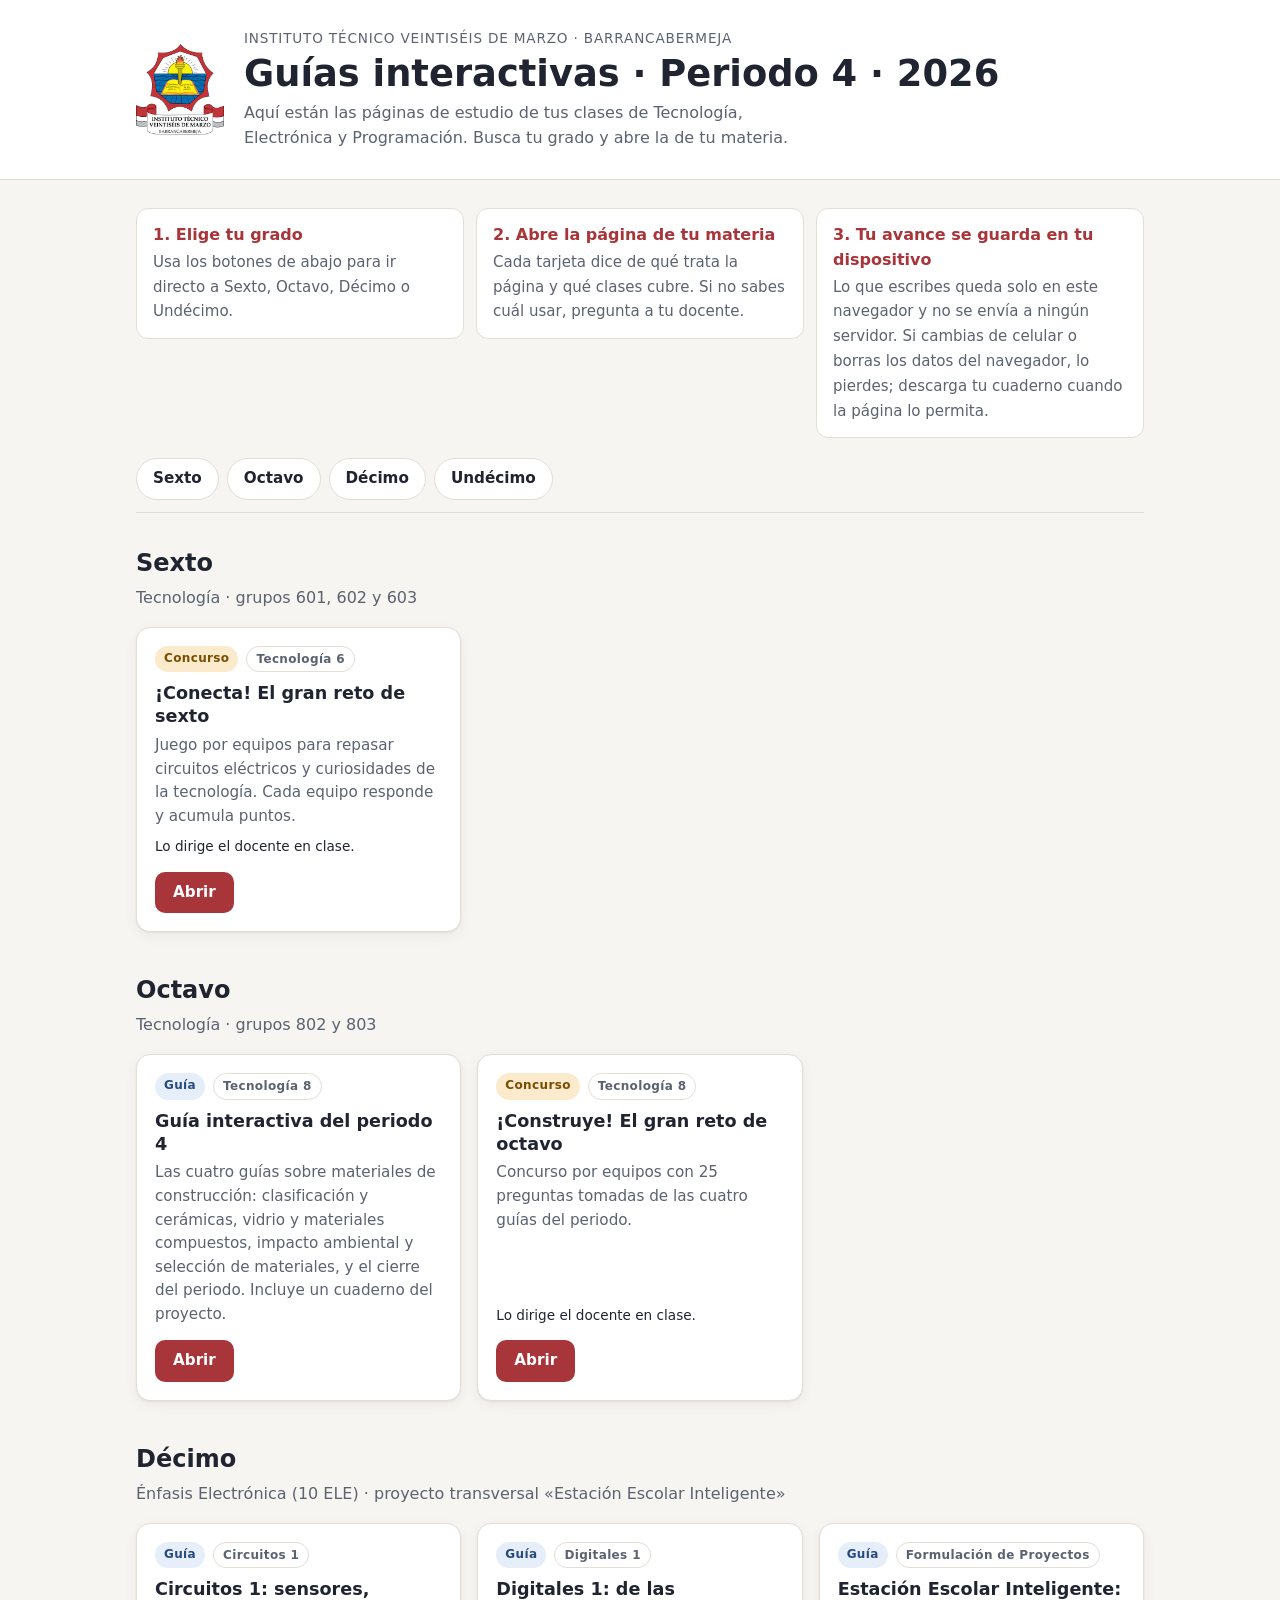
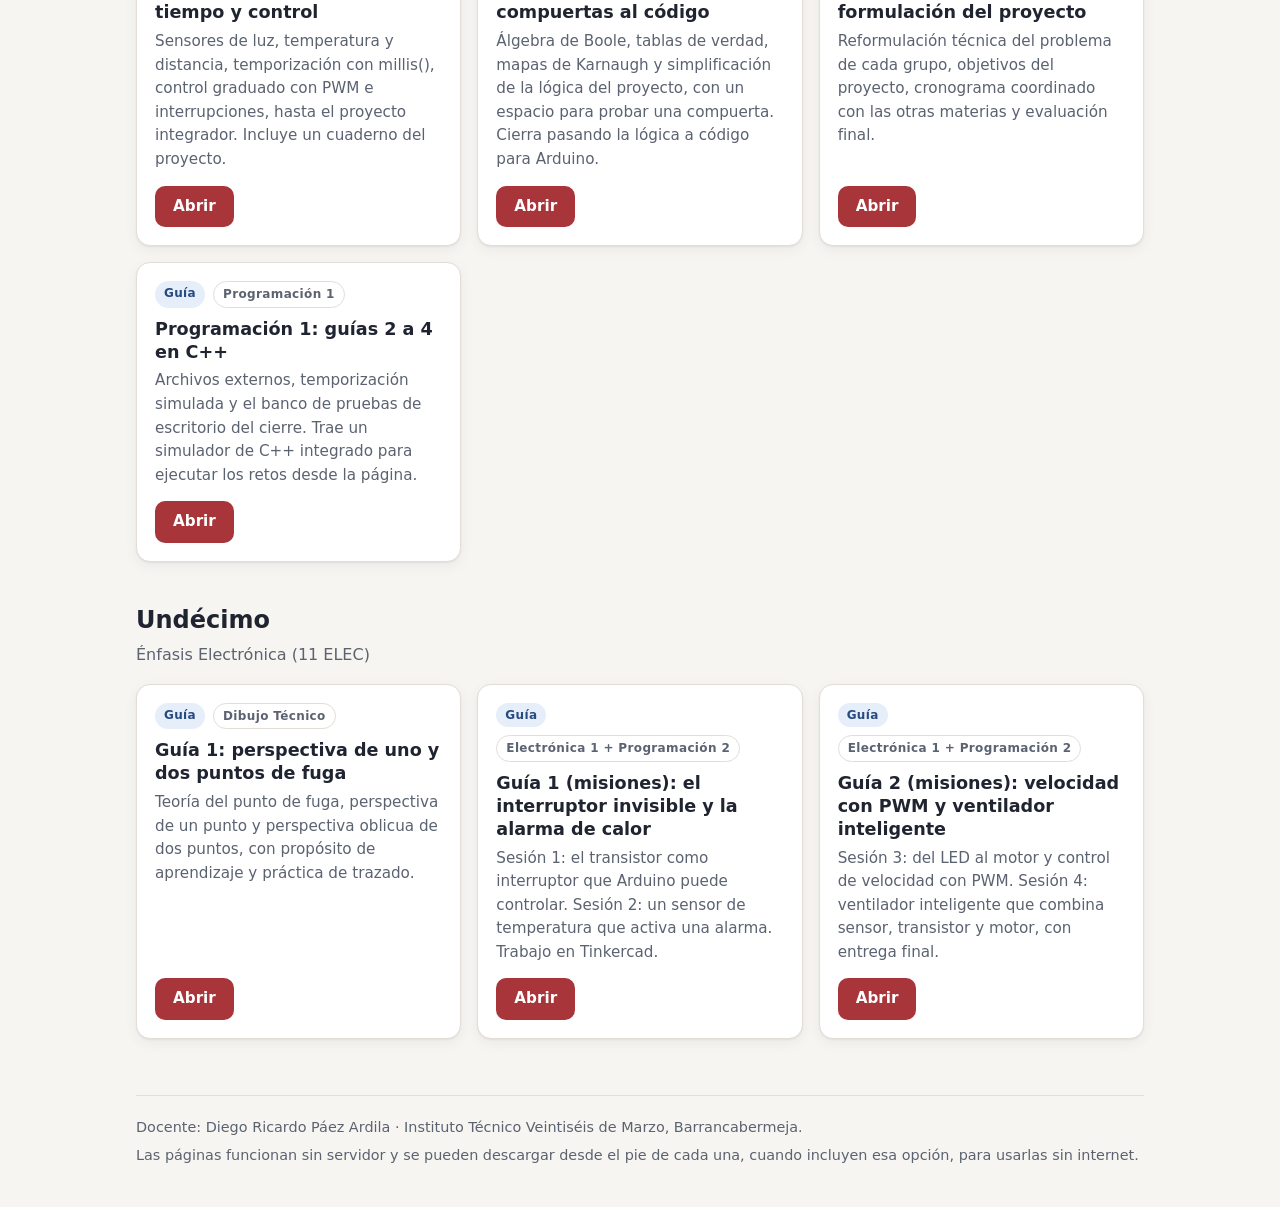
==== index.html @ a42127b8 "Guías interactivas del Periodo 4 2026" ====
<!doctype html>
<html lang="es">
<head>
<meta charset="utf-8">
<meta name="viewport" content="width=device-width, initial-scale=1">
<title>Guías interactivas · Periodo 4</title>
<meta name="description" content="Portada de las guías interactivas del Periodo 4 de 2026 del Instituto Técnico Veintiséis de Marzo. Elige tu grado y abre la guía de tu materia.">
<link rel="icon" href="assets/escudo.png">
<style>
:root{
  --bg:#f7f5f1; --surface:#ffffff; --ink:#1f2430; --muted:#5b6270; --line:#e2ded6;
  --brand:#a8353a; --brand-ink:#ffffff; --accent:#3b6db5; --accent-soft:#e6eefa;
  --tag-guia:#e6eefa; --tag-guia-ink:#274a80; --tag-conc:#fbeacb; --tag-conc-ink:#7a4d00;
  --shadow:0 1px 2px rgba(20,25,40,.06),0 4px 14px rgba(20,25,40,.05);
}
@media (prefers-color-scheme:dark){
  :root:not([data-theme="light"]){
    --bg:#15171c; --surface:#1e2128; --ink:#eceef2; --muted:#a3a9b6; --line:#2e323c;
    --brand:#d9575c; --brand-ink:#1a0c0d; --accent:#8db3ee; --accent-soft:#232b3a;
    --tag-guia:#232b3a; --tag-guia-ink:#a9c6f4; --tag-conc:#3a2e14; --tag-conc-ink:#f0c978;
    --shadow:0 1px 2px rgba(0,0,0,.4);
  }
}
:root[data-theme="dark"]{
  --bg:#15171c; --surface:#1e2128; --ink:#eceef2; --muted:#a3a9b6; --line:#2e323c;
  --brand:#d9575c; --brand-ink:#1a0c0d; --accent:#8db3ee; --accent-soft:#232b3a;
  --tag-guia:#232b3a; --tag-guia-ink:#a9c6f4; --tag-conc:#3a2e14; --tag-conc-ink:#f0c978;
  --shadow:0 1px 2px rgba(0,0,0,.4);
}
*{box-sizing:border-box}
html{scroll-behavior:smooth}
body{margin:0;background:var(--bg);color:var(--ink);
  font:16px/1.55 system-ui,-apple-system,"Segoe UI",Roboto,"Helvetica Neue",Arial,sans-serif}
.wrap{max-width:1040px;margin:0 auto;padding:0 16px}
header.top{background:var(--surface);border-bottom:1px solid var(--line)}
.top .wrap{display:flex;gap:20px;align-items:center;padding-top:28px;padding-bottom:28px}
.top img{width:88px;height:auto;flex:none}
.top .inst{margin:0 0 4px;font-size:.85rem;letter-spacing:.06em;text-transform:uppercase;color:var(--muted)}
.top h1{margin:0 0 6px;font-size:clamp(1.6rem,4vw,2.3rem);line-height:1.15}
.top p.sub{margin:0;color:var(--muted);max-width:56ch}
.how{margin:28px 0 8px;align-items:start;display:grid;gap:12px;grid-template-columns:repeat(auto-fit,minmax(240px,1fr))}
.how div{background:var(--surface);border:1px solid var(--line);border-radius:12px;padding:14px 16px}
.how b{display:block;margin-bottom:2px;color:var(--brand)}
.how span{color:var(--muted);font-size:.94rem}
nav.grades{position:sticky;top:0;z-index:5;background:var(--bg);padding:12px 0;margin-top:8px;
  border-bottom:1px solid var(--line)}
nav.grades .wrap{display:flex;gap:8px;flex-wrap:wrap;padding:0}
nav.grades a{padding:8px 16px;border-radius:999px;border:1px solid var(--line);background:var(--surface);
  color:var(--ink);text-decoration:none;font-weight:600;font-size:.95rem}
nav.grades a:hover,nav.grades a:focus-visible{background:var(--brand);color:var(--brand-ink);border-color:var(--brand);outline:none}
section.grade{padding:32px 0 8px;scroll-margin-top:64px}
section.grade h2{margin:0 0 4px;font-size:1.5rem}
section.grade .lead{margin:0 0 16px;color:var(--muted)}
.cards{display:grid;gap:16px;grid-template-columns:repeat(auto-fill,minmax(290px,1fr))}
.card{display:flex;flex-direction:column;background:var(--surface);border:1px solid var(--line);
  border-radius:14px;padding:18px;box-shadow:var(--shadow)}
.meta{display:flex;gap:8px;flex-wrap:wrap;margin-bottom:10px}
.tag{font-size:.75rem;font-weight:700;letter-spacing:.03em;padding:3px 9px;border-radius:999px}
.tag.guia{background:var(--tag-guia);color:var(--tag-guia-ink)}
.tag.conc{background:var(--tag-conc);color:var(--tag-conc-ink)}
.tag.mat{background:transparent;color:var(--muted);border:1px solid var(--line)}
.card h3{margin:0 0 6px;font-size:1.1rem;line-height:1.3}
.card p{margin:0 0 14px;color:var(--muted);font-size:.95rem;flex:1}
.card .note{font-size:.85rem;margin:-6px 0 14px;color:var(--ink)}
.card a.open{align-self:flex-start;background:var(--brand);color:var(--brand-ink);text-decoration:none;
  padding:9px 18px;border-radius:10px;font-weight:700;font-size:.95rem}
.card a.open:hover,.card a.open:focus-visible{filter:brightness(1.08);outline:2px solid var(--accent);outline-offset:2px}
footer{margin:48px 0 40px;padding-top:20px;border-top:1px solid var(--line);color:var(--muted);font-size:.9rem}
footer p{margin:0 0 6px}
@media (max-width:560px){.top .wrap{flex-direction:column;align-items:flex-start}.top img{width:72px}}
</style>
</head>
<body>

<header class="top">
  <div class="wrap">
    <img src="assets/escudo.png" alt="Escudo del Instituto Técnico Veintiséis de Marzo">
    <div>
      <p class="inst">Instituto Técnico Veintiséis de Marzo · Barrancabermeja</p>
      <h1>Guías interactivas · Periodo 4 · 2026</h1>
      <p class="sub">Aquí están las páginas de estudio de tus clases de Tecnología, Electrónica y Programación. Busca tu grado y abre la de tu materia.</p>
    </div>
  </div>
</header>

<main class="wrap">

  <div class="how" aria-label="Cómo usar este sitio">
    <div><b>1. Elige tu grado</b><span>Usa los botones de abajo para ir directo a Sexto, Octavo, Décimo o Undécimo.</span></div>
    <div><b>2. Abre la página de tu materia</b><span>Cada tarjeta dice de qué trata la página y qué clases cubre. Si no sabes cuál usar, pregunta a tu docente.</span></div>
    <div><b>3. Tu avance se guarda en tu dispositivo</b><span>Lo que escribes queda solo en este navegador y no se envía a ningún servidor. Si cambias de celular o borras los datos del navegador, lo pierdes; descarga tu cuaderno cuando la página lo permita.</span></div>
  </div>

  <nav class="grades" aria-label="Grados">
    <div class="wrap">
      <a href="#sexto">Sexto</a>
      <a href="#octavo">Octavo</a>
      <a href="#decimo">Décimo</a>
      <a href="#once">Undécimo</a>
    </div>
  </nav>

  <section class="grade" id="sexto">
    <h2>Sexto</h2>
    <p class="lead">Tecnología · grupos 601, 602 y 603</p>
    <div class="cards">
      <article class="card">
        <div class="meta"><span class="tag conc">Concurso</span><span class="tag mat">Tecnología 6</span></div>
        <h3>¡Conecta! El gran reto de sexto</h3>
        <p>Juego por equipos para repasar circuitos eléctricos y curiosidades de la tecnología. Cada equipo responde y acumula puntos.</p>
        <div class="note">Lo dirige el docente en clase.</div>
        <a class="open" href="sexto/concurso/index.html">Abrir</a>
      </article>
    </div>
  </section>

  <section class="grade" id="octavo">
    <h2>Octavo</h2>
    <p class="lead">Tecnología · grupos 802 y 803</p>
    <div class="cards">
      <article class="card">
        <div class="meta"><span class="tag guia">Guía</span><span class="tag mat">Tecnología 8</span></div>
        <h3>Guía interactiva del periodo 4</h3>
        <p>Las cuatro guías sobre materiales de construcción: clasificación y cerámicas, vidrio y materiales compuestos, impacto ambiental y selección de materiales, y el cierre del periodo. Incluye un cuaderno del proyecto.</p>
        <a class="open" href="octavo/guia-interactiva/index.html">Abrir</a>
      </article>
      <article class="card">
        <div class="meta"><span class="tag conc">Concurso</span><span class="tag mat">Tecnología 8</span></div>
        <h3>¡Construye! El gran reto de octavo</h3>
        <p>Concurso por equipos con 25 preguntas tomadas de las cuatro guías del periodo.</p>
        <div class="note">Lo dirige el docente en clase.</div>
        <a class="open" href="octavo/concurso/index.html">Abrir</a>
      </article>
    </div>
  </section>

  <section class="grade" id="decimo">
    <h2>Décimo</h2>
    <p class="lead">Énfasis Electrónica (10 ELE) · proyecto transversal «Estación Escolar Inteligente»</p>
    <div class="cards">
      <article class="card">
        <div class="meta"><span class="tag guia">Guía</span><span class="tag mat">Circuitos 1</span></div>
        <h3>Circuitos 1: sensores, tiempo y control</h3>
        <p>Sensores de luz, temperatura y distancia, temporización con millis(), control graduado con PWM e interrupciones, hasta el proyecto integrador. Incluye un cuaderno del proyecto.</p>
        <a class="open" href="decimo/circuitos-1/index.html">Abrir</a>
      </article>
      <article class="card">
        <div class="meta"><span class="tag guia">Guía</span><span class="tag mat">Digitales 1</span></div>
        <h3>Digitales 1: de las compuertas al código</h3>
        <p>Álgebra de Boole, tablas de verdad, mapas de Karnaugh y simplificación de la lógica del proyecto, con un espacio para probar una compuerta. Cierra pasando la lógica a código para Arduino.</p>
        <a class="open" href="decimo/digitales-1/index.html">Abrir</a>
      </article>
      <article class="card">
        <div class="meta"><span class="tag guia">Guía</span><span class="tag mat">Formulación de Proyectos</span></div>
        <h3>Estación Escolar Inteligente: formulación del proyecto</h3>
        <p>Reformulación técnica del problema de cada grupo, objetivos del proyecto, cronograma coordinado con las otras materias y evaluación final.</p>
        <a class="open" href="decimo/formulacion-proyectos/index.html">Abrir</a>
      </article>
      <article class="card">
        <div class="meta"><span class="tag guia">Guía</span><span class="tag mat">Programación 1</span></div>
        <h3>Programación 1: guías 2 a 4 en C++</h3>
        <p>Archivos externos, temporización simulada y el banco de pruebas de escritorio del cierre. Trae un simulador de C++ integrado para ejecutar los retos desde la página.</p>
        <a class="open" href="decimo/programacion-1/index.html">Abrir</a>
      </article>
    </div>
  </section>

  <section class="grade" id="once">
    <h2>Undécimo</h2>
    <p class="lead">Énfasis Electrónica (11 ELEC)</p>
    <div class="cards">
      <article class="card">
        <div class="meta"><span class="tag guia">Guía</span><span class="tag mat">Dibujo Técnico</span></div>
        <h3>Guía 1: perspectiva de uno y dos puntos de fuga</h3>
        <p>Teoría del punto de fuga, perspectiva de un punto y perspectiva oblicua de dos puntos, con propósito de aprendizaje y práctica de trazado.</p>
        <a class="open" href="once/dibujo-tecnico/index.html">Abrir</a>
      </article>
      <article class="card">
        <div class="meta"><span class="tag guia">Guía</span><span class="tag mat">Electrónica 1 + Programación 2</span></div>
        <h3>Guía 1 (misiones): el interruptor invisible y la alarma de calor</h3>
        <p>Sesión 1: el transistor como interruptor que Arduino puede controlar. Sesión 2: un sensor de temperatura que activa una alarma. Trabajo en Tinkercad.</p>
        <a class="open" href="once/electronica-programacion-guia-1/index.html">Abrir</a>
      </article>
      <article class="card">
        <div class="meta"><span class="tag guia">Guía</span><span class="tag mat">Electrónica 1 + Programación 2</span></div>
        <h3>Guía 2 (misiones): velocidad con PWM y ventilador inteligente</h3>
        <p>Sesión 3: del LED al motor y control de velocidad con PWM. Sesión 4: ventilador inteligente que combina sensor, transistor y motor, con entrega final.</p>
        <a class="open" href="once/electronica-programacion-guia-2/index.html">Abrir</a>
      </article>
    </div>
  </section>

  <footer>
    <p>Docente: Diego Ricardo Páez Ardila · Instituto Técnico Veintiséis de Marzo, Barrancabermeja.</p>
    <p>Las páginas funcionan sin servidor y se pueden descargar desde el pie de cada una, cuando incluyen esa opción, para usarlas sin internet.</p>
  </footer>

</main>
</body>
</html>
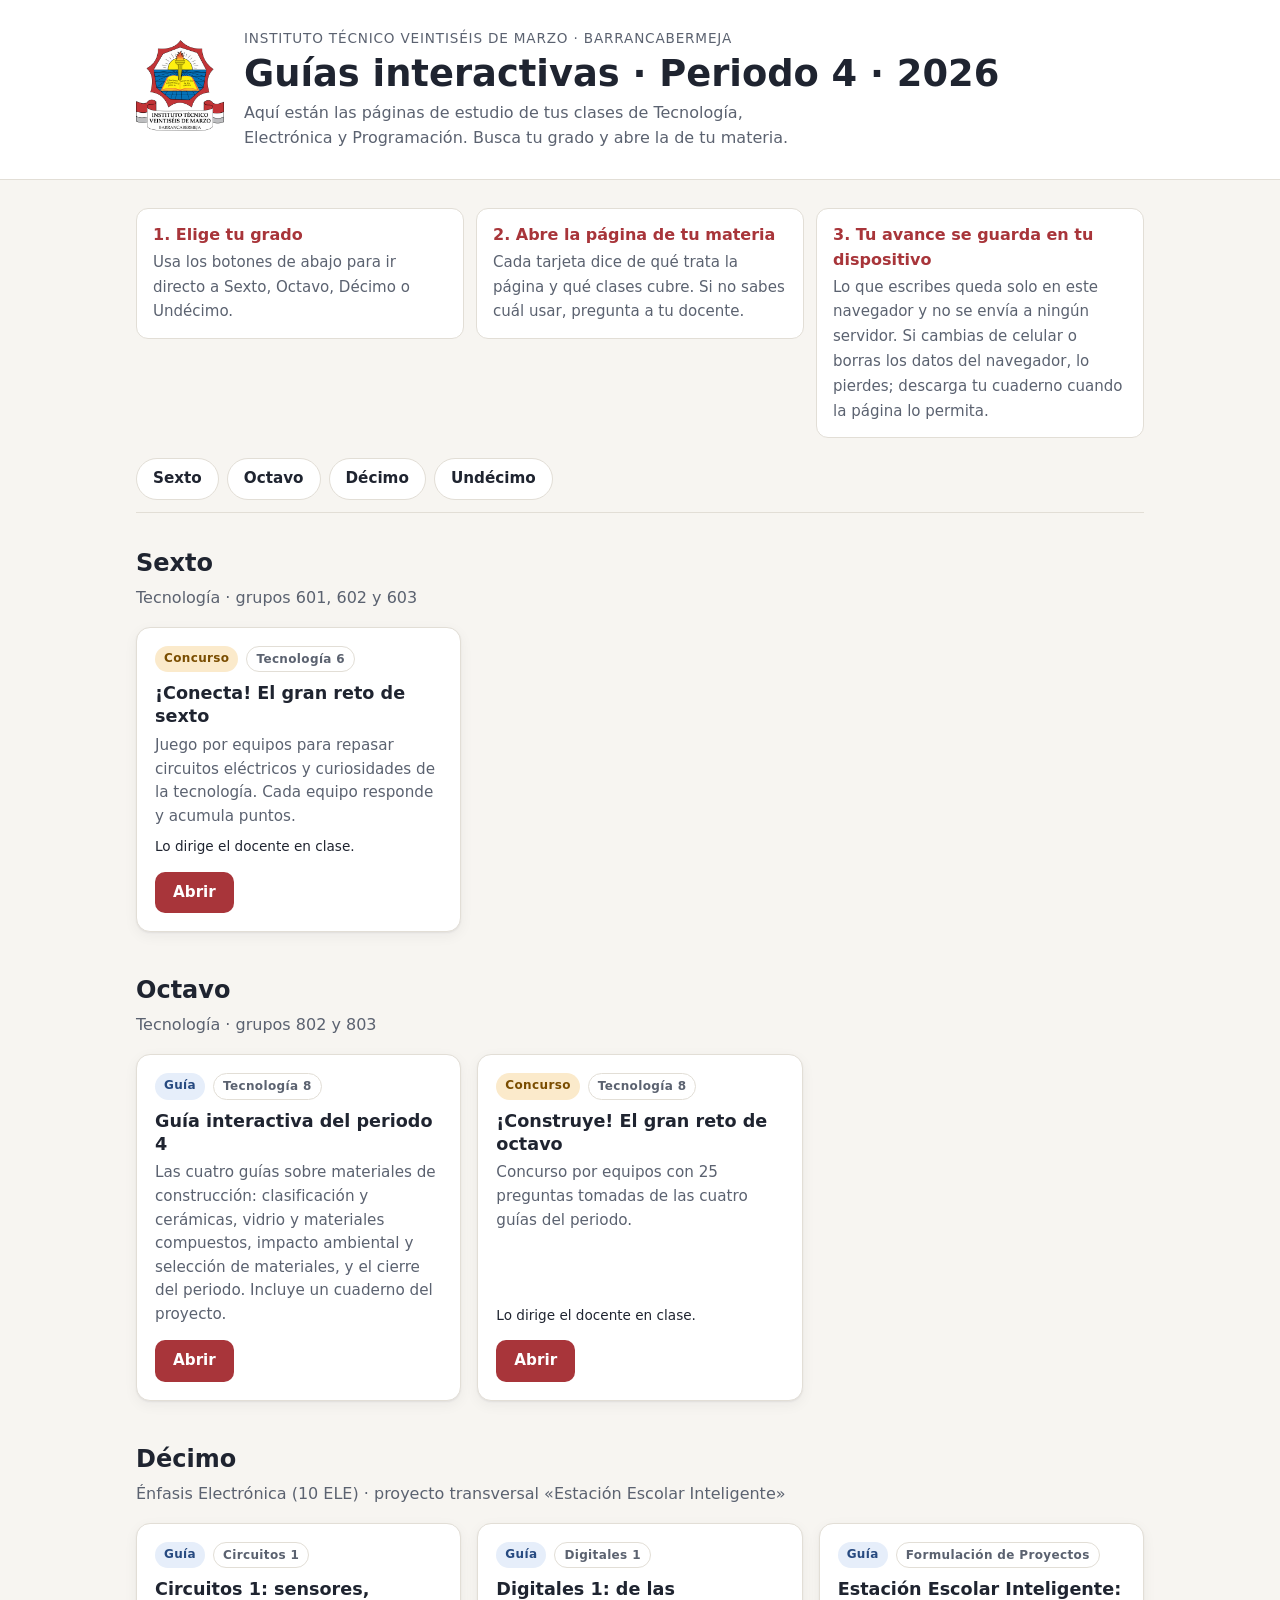
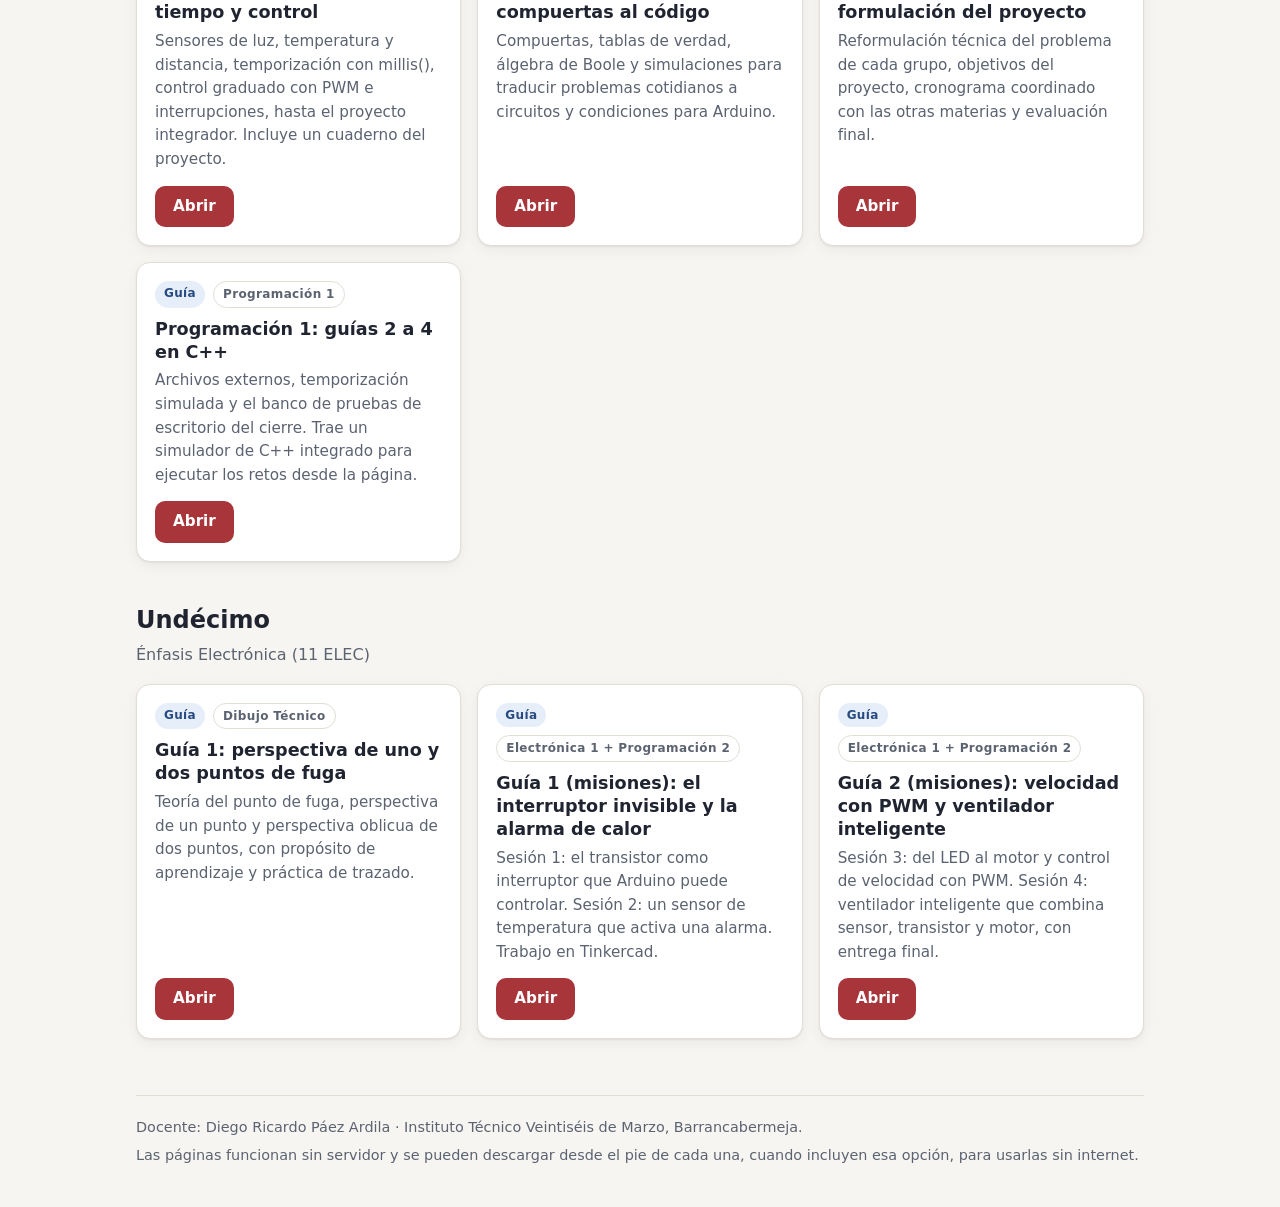
==== commit bac9cf53: "Actualiza guías interactivas, informes y diseño adaptable" ====
--- a/index.html
+++ b/index.html
@@ -74,7 +74,7 @@
 
 <header class="top">
   <div class="wrap">
-    <img src="assets/escudo.png" alt="Escudo del Instituto Técnico Veintiséis de Marzo">
+    <a href="./index.html" aria-label="Volver a la portada principal"><img src="assets/escudo.png" alt="Escudo del Instituto Técnico Veintiséis de Marzo"></a>
     <div>
       <p class="inst">Instituto Técnico Veintiséis de Marzo · Barrancabermeja</p>
       <h1>Guías interactivas · Periodo 4 · 2026</h1>
@@ -147,7 +147,7 @@
       <article class="card">
         <div class="meta"><span class="tag guia">Guía</span><span class="tag mat">Digitales 1</span></div>
         <h3>Digitales 1: de las compuertas al código</h3>
-        <p>Álgebra de Boole, tablas de verdad, mapas de Karnaugh y simplificación de la lógica del proyecto, con un espacio para probar una compuerta. Cierra pasando la lógica a código para Arduino.</p>
+        <p>Compuertas, tablas de verdad, álgebra de Boole y simulaciones para traducir problemas cotidianos a circuitos y condiciones para Arduino.</p>
         <a class="open" href="decimo/digitales-1/index.html">Abrir</a>
       </article>
       <article class="card">
